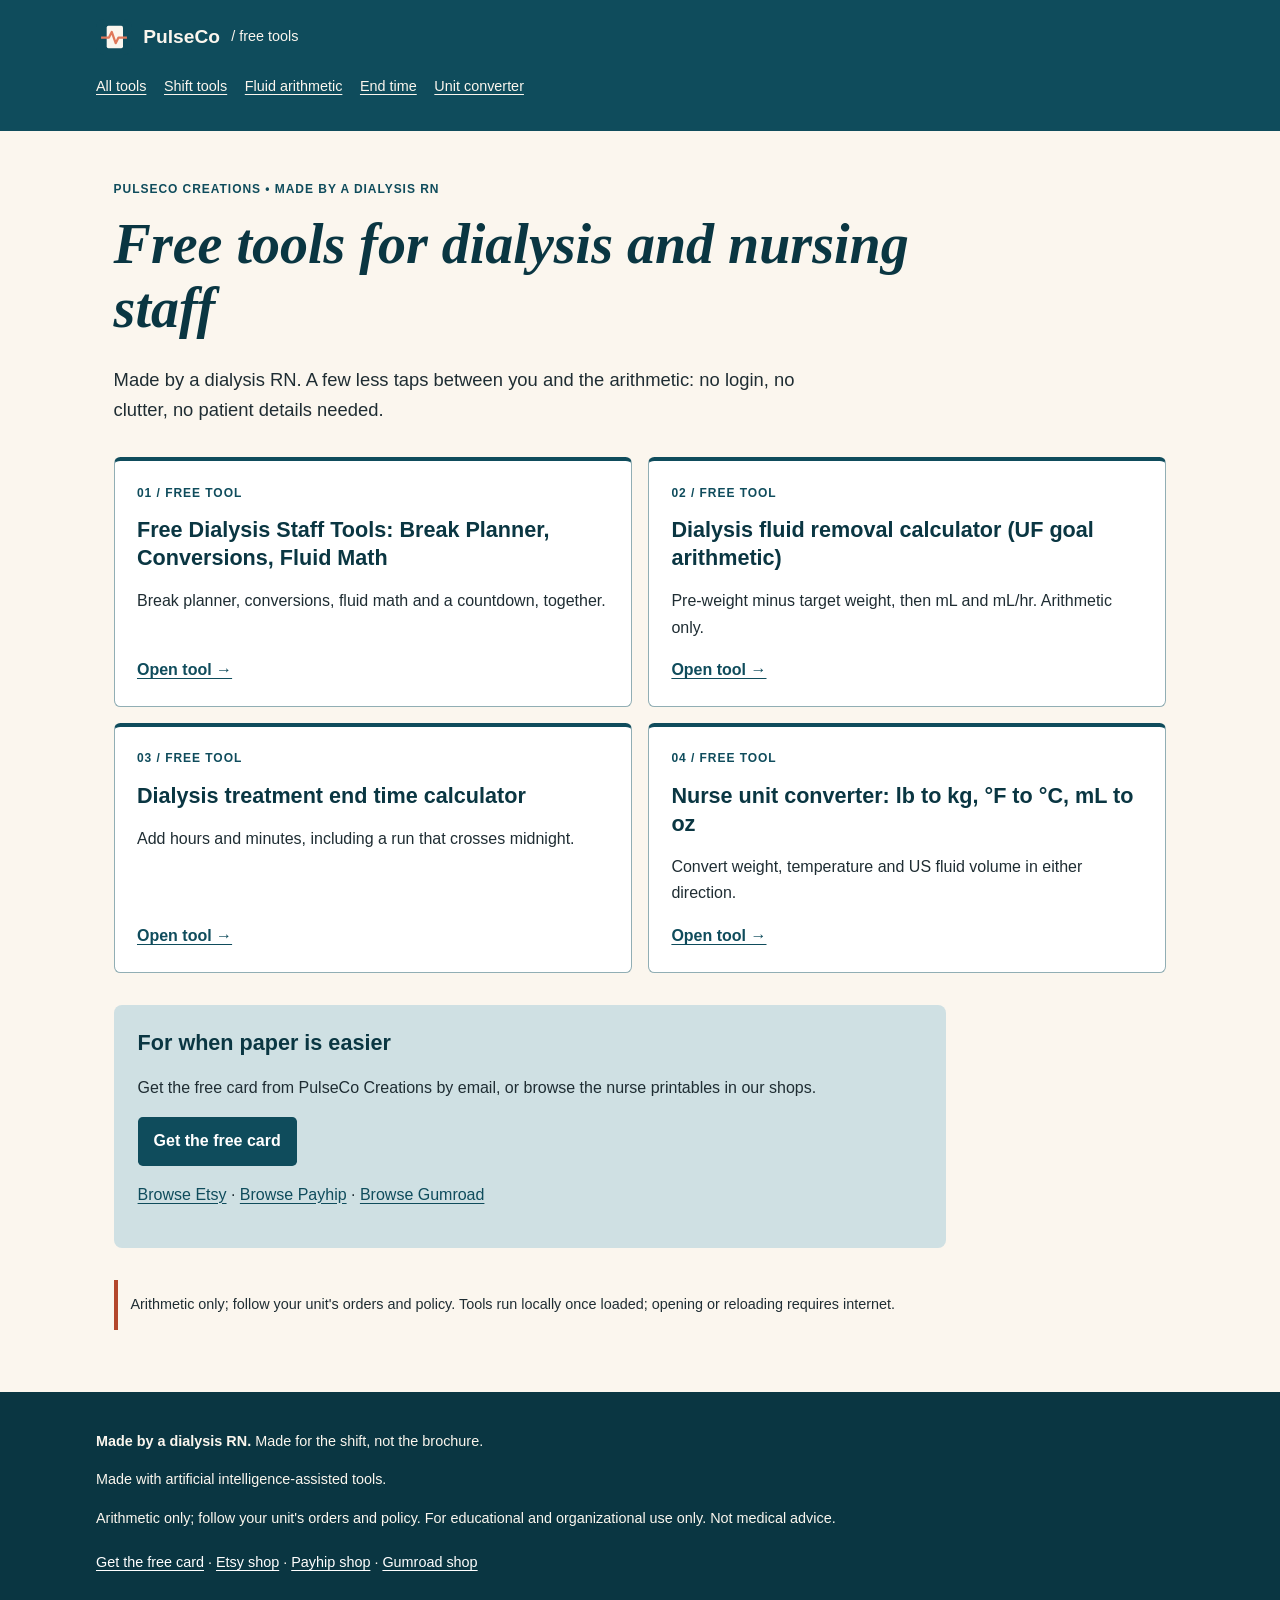
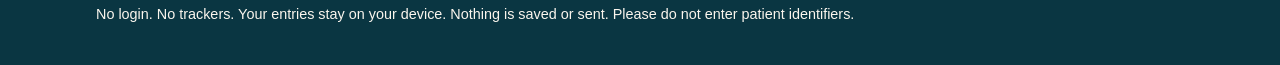
==== index.html @ a065c99a "Publish PulseCo free tools site (from Empire-HQ fb24a5c)" ====
<!doctype html><html lang="en"><head><meta charset="utf-8"><meta name="viewport" content="width=device-width, initial-scale=1"><title>Free tools for dialysis and nursing staff</title>
<meta name="description" content="Free arithmetic tools made by a dialysis RN: fluid-removal math, treatment end times and nurse unit conversions. No login or trackers."><link rel="canonical" href="https://nderkowski.github.io/pulseco-tools/">
<meta property="og:title" content="Free tools for dialysis and nursing staff"><meta property="og:description" content="Free arithmetic tools made by a dialysis RN: fluid-removal math, treatment end times and nurse unit conversions. No login or trackers."><meta property="og:type" content="website"><meta property="og:url" content="https://nderkowski.github.io/pulseco-tools/"><meta property="og:image" content="https://nderkowski.github.io/pulseco-tools/og-image.png"><meta property="og:image:width" content="1200"><meta property="og:image:height" content="630"><meta property="og:image:alt" content="PulseCo free tools for dialysis and nursing staff"><meta name="theme-color" content="#0f4c5c"><link rel="icon" href="./favicon.svg" type="image/svg+xml"><link rel="stylesheet" href="./style.css"></head><body><a class="skip" href="#main">Skip to content</a><header><a class="brand" href="./index.html"><img src="./favicon.svg" width="36" height="36" alt="">PulseCo <span> / free tools</span></a><nav aria-label="Tools"><a href="./index.html">All tools</a><a href="./dialysis/">Shift tools</a><a href="./fluid-removal-calculator/">Fluid arithmetic</a><a href="./treatment-end-time/">End time</a><a href="./nurse-unit-converter/">Unit converter</a></nav></header><main id="main"><div class="hero"><p class="eyebrow">PulseCo Creations • Made by a dialysis RN</p><h1>Free tools for dialysis and nursing staff</h1></div><p class="lead">Made by a dialysis RN. A few less taps between you and the arithmetic: no login, no clutter, no patient details needed.</p><div class="cards"><a class="card" href="dialysis/"><span class="eyebrow">01 / FREE TOOL</span><h2>Free Dialysis Staff Tools: Break Planner, Conversions, Fluid Math</h2><p>Break planner, conversions, fluid math and a countdown, together.</p><span class="go">Open tool →</span></a><a class="card" href="fluid-removal-calculator/"><span class="eyebrow">02 / FREE TOOL</span><h2>Dialysis fluid removal calculator (UF goal arithmetic)</h2><p>Pre-weight minus target weight, then mL and mL/hr. Arithmetic only.</p><span class="go">Open tool →</span></a><a class="card" href="treatment-end-time/"><span class="eyebrow">03 / FREE TOOL</span><h2>Dialysis treatment end time calculator</h2><p>Add hours and minutes, including a run that crosses midnight.</p><span class="go">Open tool →</span></a><a class="card" href="nurse-unit-converter/"><span class="eyebrow">04 / FREE TOOL</span><h2>Nurse unit converter: lb to kg, °F to °C, mL to oz</h2><p>Convert weight, temperature and US fluid volume in either direction.</p><span class="go">Open tool →</span></a></div><aside class="offer"><h2>For when paper is easier</h2><p>Get the free card from PulseCo Creations by email, or browse the nurse printables in our shops.</p><a class="button" href="https://empire-8.kit.com/27782c548a">Get the free card</a><p><a href="https://www.etsy.com/shop/PulseCoCreations">Browse Etsy</a> · <a href="https://payhip.com/PulseCoCreations">Browse Payhip</a> · <a href="https://pulsecocreations.gumroad.com/">Browse Gumroad</a></p></aside><p class="note">Arithmetic only; follow your unit's orders and policy. Tools run locally once loaded; opening or reloading requires internet.</p></main><footer><p><strong>Made by a dialysis RN.</strong> Made for the shift, not the brochure.</p><p>Made with artificial intelligence-assisted tools.</p><p>Arithmetic only; follow your unit's orders and policy. For educational and organizational use only. Not medical advice.</p><p><a href="https://empire-8.kit.com/27782c548a">Get the free card</a> · <a href="https://www.etsy.com/shop/PulseCoCreations">Etsy shop</a> · <a href="https://payhip.com/PulseCoCreations">Payhip shop</a> · <a href="https://pulsecocreations.gumroad.com/">Gumroad shop</a></p><p>No login. No trackers. Your entries stay on your device. Nothing is saved or sent. Please do not enter patient identifiers.</p></footer></body></html>
---- style.css ----
:root{--teal:#0f4c5c;--deep:#0a3642;--coral:#e0785a;--cream:#fbf6ee;--mist:#cfe0e3;--ink:#1f2d33}header h1{color:var(--cream)}
*{box-sizing:border-box}body{margin:0;background:var(--cream);color:var(--ink);font:1rem/1.65 Arial,sans-serif}a{color:var(--teal);text-underline-offset:.2em}a:hover{text-decoration-thickness:2px}a:focus-visible,input:focus-visible,button:focus-visible{outline:3px solid #b4472b;outline-offset:4px}.skip{position:absolute;left:1rem;top:-6rem;background:#fff;padding:.7rem;z-index:5}.skip:focus{top:.5rem}header{background:var(--teal);color:var(--cream);padding:1.2rem max(1.1rem,calc((100% - 68rem)/2))}header a{color:var(--cream)}.brand{display:flex;gap:.7rem;align-items:center;font-size:1.2rem;font-weight:700;text-decoration:none}.brand span{font-weight:400;font-size:.9rem}nav{display:flex;flex-wrap:wrap;gap:.15rem 1.1rem;margin-top:.8rem}nav a{display:inline-block;font-size:.9rem;padding:.45rem 0;min-height:44px}main{max-width:68rem;margin:auto;padding:1.5rem 1.1rem 3rem}.hero{max-width:54rem;padding:.8rem 0 1rem}.eyebrow{font-size:.75rem;font-weight:700;letter-spacing:.08em;text-transform:uppercase;color:var(--teal)}h1{font:italic 700 clamp(2rem,4.5vw,3.5rem)/1.15 Georgia,serif;color:var(--deep);margin:.5rem 0}h2{font-size:1.35rem;line-height:1.3;color:var(--deep)}h3{font-size:1.1rem;color:var(--deep)}.lead{font-size:1.15rem;max-width:46rem;margin-top:0}.cards{display:grid;grid-template-columns:repeat(2,minmax(0,1fr));gap:1rem;margin:2rem 0}.card{display:flex;flex-direction:column;background:#fff;border:1px solid #91aeb4;border-top:4px solid var(--teal);padding:1.4rem;border-radius:.4rem;text-decoration:none}.card:hover{border-top-color:#b4472b}.card h2{margin:.8rem 0 0}.card p{color:var(--ink)}.go{font-weight:700;margin-top:auto;text-decoration:underline}.calculator{background:#fff;padding:1.5rem;border:1px solid #91aeb4;border-radius:.5rem;max-width:52rem;margin:0 0 2rem}.calculator h2{margin-top:0}.row{display:flex;flex-wrap:wrap;gap:1rem;margin:.8rem 0}label{display:flex;flex-direction:column;gap:.35rem;flex:1 1 11rem;font-size:.9rem;font-weight:700}input{min-width:0;width:100%;min-height:48px;padding:.6rem;font:inherit;border:1px solid #637d84;border-radius:.3rem}.out{background:var(--mist);padding:1rem;border-radius:.3rem;min-height:3rem}.note{background:var(--cream);border-left:4px solid #b4472b;padding:.8rem;font-size:.9rem}.small{font-size:.9rem}article,.faq{max-width:46rem}article h2{margin-top:1.7rem}article p,.faq p{margin:.6rem 0 1.25rem}.faq{border-top:1px solid #91aeb4;margin-top:2rem;padding-top:1rem}.offer{background:var(--mist);border-radius:.5rem;padding:1.5rem;margin:2rem 0;max-width:52rem}.offer h2{margin-top:0}.button{display:inline-block;min-height:44px;background:var(--teal);color:#fff;text-decoration:none;font-weight:700;padding:.7rem 1rem;border-radius:.3rem}footer{padding:1.5rem max(1.1rem,calc((100% - 68rem)/2));background:var(--deep);color:var(--cream);font-size:.9rem}footer p{max-width:52rem}footer a{color:#fff;display:inline-block;padding:.4rem 0;min-height:44px}@media(max-width:600px){.cards{grid-template-columns:1fr}.calculator{padding:1rem}.brand{flex-wrap:wrap}h1{overflow-wrap:break-word}main{padding-top:1rem}}@media(prefers-reduced-motion:no-preference){a{transition:background-color .15s}}
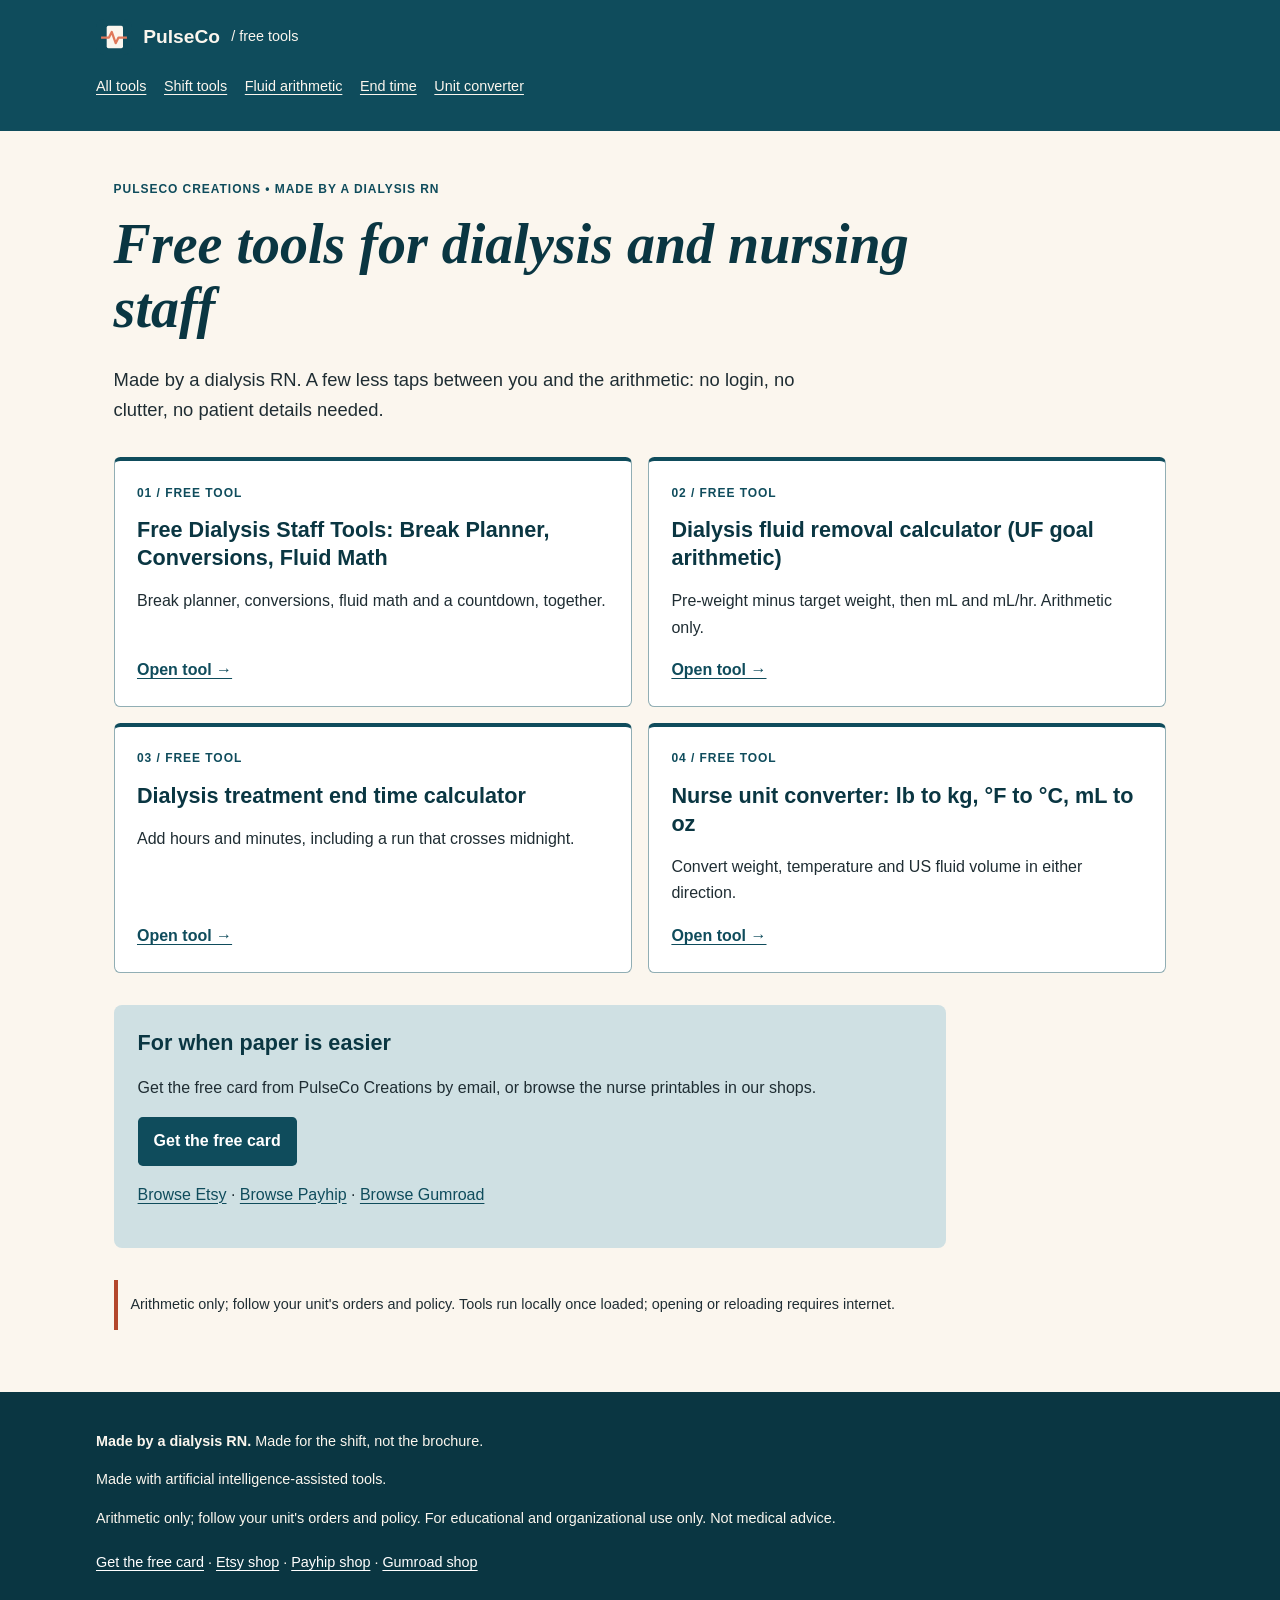
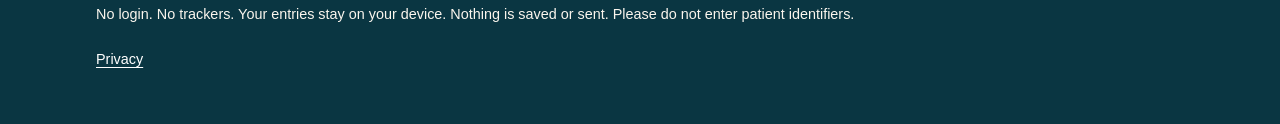
==== commit 9b511e04: "Add privacy policy page and footer links (from Empire-HQ b710d9b)" ====
--- a/index.html
+++ b/index.html
@@ -1,3 +1,3 @@
 <!doctype html><html lang="en"><head><meta charset="utf-8"><meta name="viewport" content="width=device-width, initial-scale=1"><title>Free tools for dialysis and nursing staff</title>
 <meta name="description" content="Free arithmetic tools made by a dialysis RN: fluid-removal math, treatment end times and nurse unit conversions. No login or trackers."><link rel="canonical" href="https://nderkowski.github.io/pulseco-tools/">
-<meta property="og:title" content="Free tools for dialysis and nursing staff"><meta property="og:description" content="Free arithmetic tools made by a dialysis RN: fluid-removal math, treatment end times and nurse unit conversions. No login or trackers."><meta property="og:type" content="website"><meta property="og:url" content="https://nderkowski.github.io/pulseco-tools/"><meta property="og:image" content="https://nderkowski.github.io/pulseco-tools/og-image.png"><meta property="og:image:width" content="1200"><meta property="og:image:height" content="630"><meta property="og:image:alt" content="PulseCo free tools for dialysis and nursing staff"><meta name="theme-color" content="#0f4c5c"><link rel="icon" href="./favicon.svg" type="image/svg+xml"><link rel="stylesheet" href="./style.css"></head><body><a class="skip" href="#main">Skip to content</a><header><a class="brand" href="./index.html"><img src="./favicon.svg" width="36" height="36" alt="">PulseCo <span> / free tools</span></a><nav aria-label="Tools"><a href="./index.html">All tools</a><a href="./dialysis/">Shift tools</a><a href="./fluid-removal-calculator/">Fluid arithmetic</a><a href="./treatment-end-time/">End time</a><a href="./nurse-unit-converter/">Unit converter</a></nav></header><main id="main"><div class="hero"><p class="eyebrow">PulseCo Creations • Made by a dialysis RN</p><h1>Free tools for dialysis and nursing staff</h1></div><p class="lead">Made by a dialysis RN. A few less taps between you and the arithmetic: no login, no clutter, no patient details needed.</p><div class="cards"><a class="card" href="dialysis/"><span class="eyebrow">01 / FREE TOOL</span><h2>Free Dialysis Staff Tools: Break Planner, Conversions, Fluid Math</h2><p>Break planner, conversions, fluid math and a countdown, together.</p><span class="go">Open tool →</span></a><a class="card" href="fluid-removal-calculator/"><span class="eyebrow">02 / FREE TOOL</span><h2>Dialysis fluid removal calculator (UF goal arithmetic)</h2><p>Pre-weight minus target weight, then mL and mL/hr. Arithmetic only.</p><span class="go">Open tool →</span></a><a class="card" href="treatment-end-time/"><span class="eyebrow">03 / FREE TOOL</span><h2>Dialysis treatment end time calculator</h2><p>Add hours and minutes, including a run that crosses midnight.</p><span class="go">Open tool →</span></a><a class="card" href="nurse-unit-converter/"><span class="eyebrow">04 / FREE TOOL</span><h2>Nurse unit converter: lb to kg, °F to °C, mL to oz</h2><p>Convert weight, temperature and US fluid volume in either direction.</p><span class="go">Open tool →</span></a></div><aside class="offer"><h2>For when paper is easier</h2><p>Get the free card from PulseCo Creations by email, or browse the nurse printables in our shops.</p><a class="button" href="https://empire-8.kit.com/27782c548a">Get the free card</a><p><a href="https://www.etsy.com/shop/PulseCoCreations">Browse Etsy</a> · <a href="https://payhip.com/PulseCoCreations">Browse Payhip</a> · <a href="https://pulsecocreations.gumroad.com/">Browse Gumroad</a></p></aside><p class="note">Arithmetic only; follow your unit's orders and policy. Tools run locally once loaded; opening or reloading requires internet.</p></main><footer><p><strong>Made by a dialysis RN.</strong> Made for the shift, not the brochure.</p><p>Made with artificial intelligence-assisted tools.</p><p>Arithmetic only; follow your unit's orders and policy. For educational and organizational use only. Not medical advice.</p><p><a href="https://empire-8.kit.com/27782c548a">Get the free card</a> · <a href="https://www.etsy.com/shop/PulseCoCreations">Etsy shop</a> · <a href="https://payhip.com/PulseCoCreations">Payhip shop</a> · <a href="https://pulsecocreations.gumroad.com/">Gumroad shop</a></p><p>No login. No trackers. Your entries stay on your device. Nothing is saved or sent. Please do not enter patient identifiers.</p></footer></body></html>
+<meta property="og:title" content="Free tools for dialysis and nursing staff"><meta property="og:description" content="Free arithmetic tools made by a dialysis RN: fluid-removal math, treatment end times and nurse unit conversions. No login or trackers."><meta property="og:type" content="website"><meta property="og:url" content="https://nderkowski.github.io/pulseco-tools/"><meta property="og:image" content="https://nderkowski.github.io/pulseco-tools/og-image.png"><meta property="og:image:width" content="1200"><meta property="og:image:height" content="630"><meta property="og:image:alt" content="PulseCo free tools for dialysis and nursing staff"><meta name="theme-color" content="#0f4c5c"><link rel="icon" href="./favicon.svg" type="image/svg+xml"><link rel="stylesheet" href="./style.css"></head><body><a class="skip" href="#main">Skip to content</a><header><a class="brand" href="./index.html"><img src="./favicon.svg" width="36" height="36" alt="">PulseCo <span> / free tools</span></a><nav aria-label="Tools"><a href="./index.html">All tools</a><a href="./dialysis/">Shift tools</a><a href="./fluid-removal-calculator/">Fluid arithmetic</a><a href="./treatment-end-time/">End time</a><a href="./nurse-unit-converter/">Unit converter</a></nav></header><main id="main"><div class="hero"><p class="eyebrow">PulseCo Creations • Made by a dialysis RN</p><h1>Free tools for dialysis and nursing staff</h1></div><p class="lead">Made by a dialysis RN. A few less taps between you and the arithmetic: no login, no clutter, no patient details needed.</p><div class="cards"><a class="card" href="dialysis/"><span class="eyebrow">01 / FREE TOOL</span><h2>Free Dialysis Staff Tools: Break Planner, Conversions, Fluid Math</h2><p>Break planner, conversions, fluid math and a countdown, together.</p><span class="go">Open tool →</span></a><a class="card" href="fluid-removal-calculator/"><span class="eyebrow">02 / FREE TOOL</span><h2>Dialysis fluid removal calculator (UF goal arithmetic)</h2><p>Pre-weight minus target weight, then mL and mL/hr. Arithmetic only.</p><span class="go">Open tool →</span></a><a class="card" href="treatment-end-time/"><span class="eyebrow">03 / FREE TOOL</span><h2>Dialysis treatment end time calculator</h2><p>Add hours and minutes, including a run that crosses midnight.</p><span class="go">Open tool →</span></a><a class="card" href="nurse-unit-converter/"><span class="eyebrow">04 / FREE TOOL</span><h2>Nurse unit converter: lb to kg, °F to °C, mL to oz</h2><p>Convert weight, temperature and US fluid volume in either direction.</p><span class="go">Open tool →</span></a></div><aside class="offer"><h2>For when paper is easier</h2><p>Get the free card from PulseCo Creations by email, or browse the nurse printables in our shops.</p><a class="button" href="https://empire-8.kit.com/27782c548a">Get the free card</a><p><a href="https://www.etsy.com/shop/PulseCoCreations">Browse Etsy</a> · <a href="https://payhip.com/PulseCoCreations">Browse Payhip</a> · <a href="https://pulsecocreations.gumroad.com/">Browse Gumroad</a></p></aside><p class="note">Arithmetic only; follow your unit's orders and policy. Tools run locally once loaded; opening or reloading requires internet.</p></main><footer><p><strong>Made by a dialysis RN.</strong> Made for the shift, not the brochure.</p><p>Made with artificial intelligence-assisted tools.</p><p>Arithmetic only; follow your unit's orders and policy. For educational and organizational use only. Not medical advice.</p><p><a href="https://empire-8.kit.com/27782c548a">Get the free card</a> · <a href="https://www.etsy.com/shop/PulseCoCreations">Etsy shop</a> · <a href="https://payhip.com/PulseCoCreations">Payhip shop</a> · <a href="https://pulsecocreations.gumroad.com/">Gumroad shop</a></p><p>No login. No trackers. Your entries stay on your device. Nothing is saved or sent. Please do not enter patient identifiers.</p><p><a href="/pulseco-tools/privacy/">Privacy</a></p></footer></body></html>
